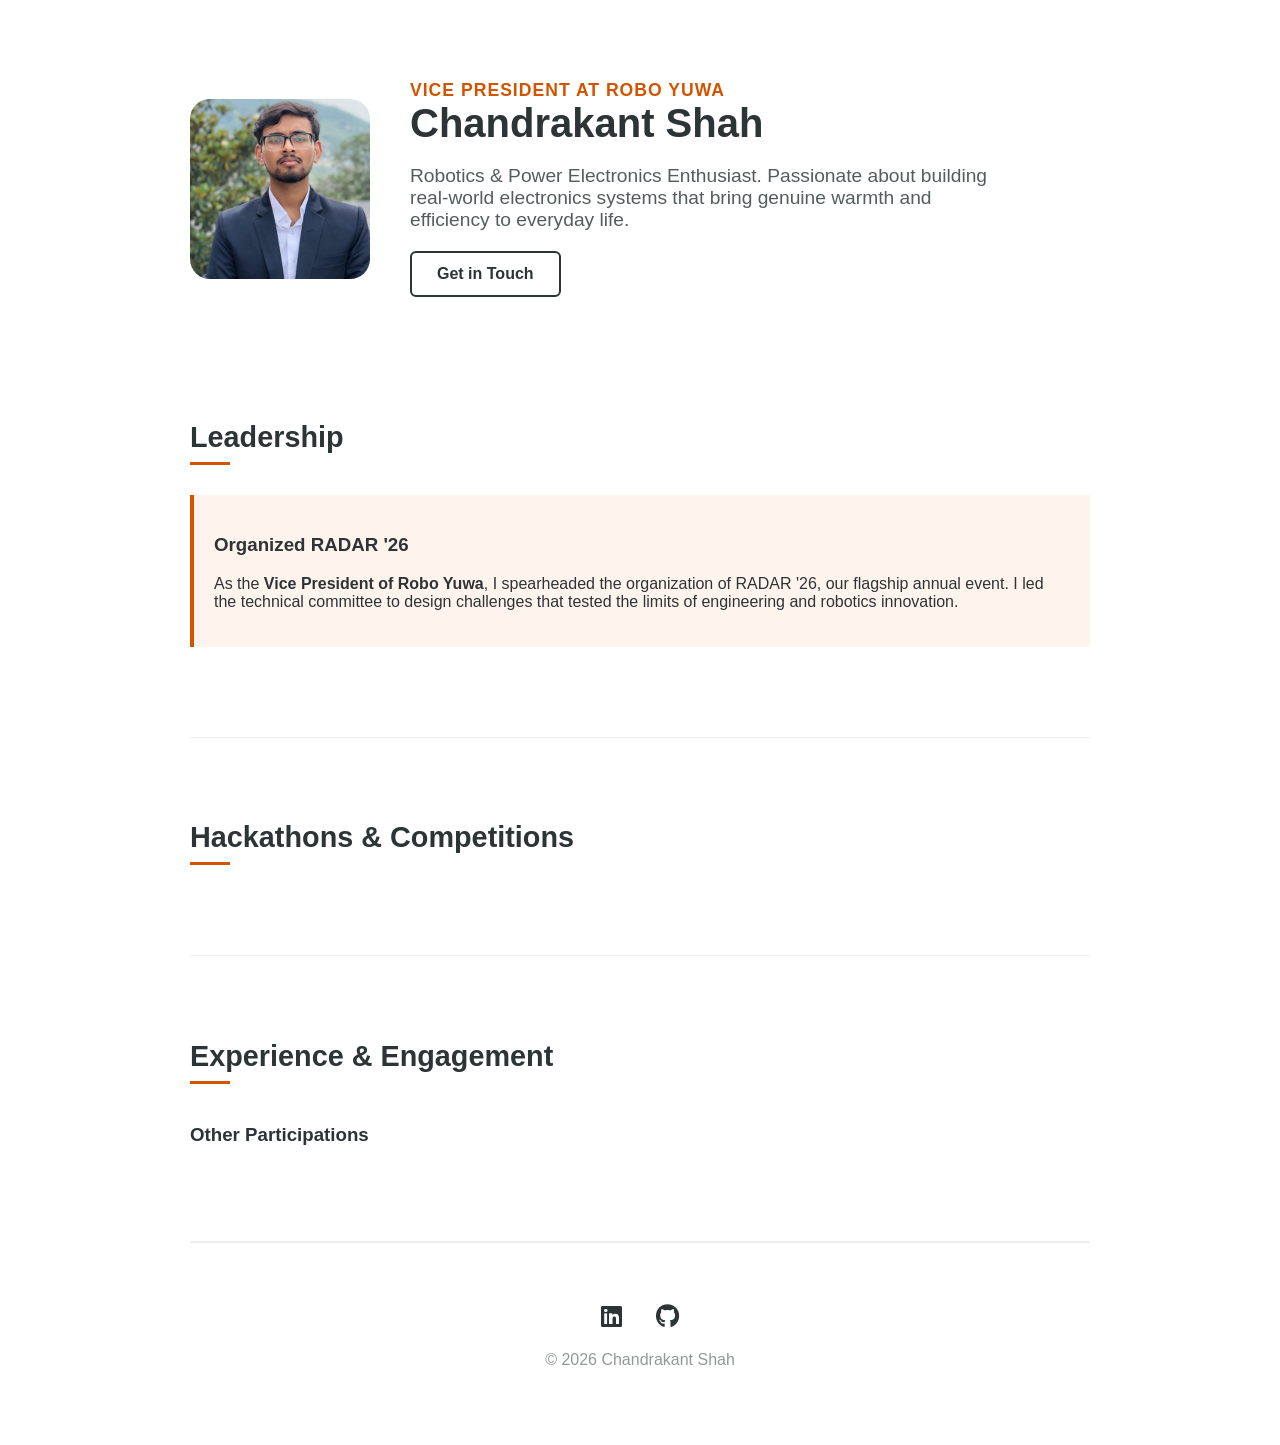
==== index.html @ 6ab1d72f "Revamp portfolio layout and styles" ====
<!DOCTYPE html>
<html lang="en">
<head>
  <meta charset="UTF-8">
  <meta name="viewport" content="width=device-width, initial-scale=1.0">
  <title>Chandrakant Shah | Portfolio</title>
  <link rel="stylesheet" href="https://cdnjs.cloudflare.com/ajax/libs/font-awesome/6.0.0/css/all.min.css">
  <style>
    :root {
      --primary: #2d3436;
      --accent: #d35400; /* Terracotta-inspired orange */
      --bg: #ffffff;
      --text: #2d3436;
      --light-gray: #f9f9f9;
    }

    body {
      margin: 0;
      font-family: 'Inter', -apple-system, sans-serif;
      background-color: var(--bg);
      color: var(--text);
    }

    .container { max-width: 900px; margin: 0 auto; padding: 0 20px; }

    /* Header & Hero */
    header { padding: 80px 0 40px; }
    .hero-flex { display: flex; align-items: center; gap: 40px; flex-wrap: wrap; }
    .profile-img { width: 180px; height: 180px; border-radius: 20px; object-fit: cover; background: #eee; }
    h1 { font-size: 2.5rem; margin: 0; }
    .role-badge { color: var(--accent); font-weight: 700; font-size: 1.1rem; text-transform: uppercase; letter-spacing: 1px; }

    /* Section Styles */
    section { padding: 60px 0; border-bottom: 1px solid #eee; }
    h2 { font-size: 1.8rem; margin-bottom: 30px; position: relative; }
    h2::after { content: ''; display: block; width: 40px; height: 3px; background: var(--accent); margin-top: 8px; }

    /* Timeline/Grid Items */
    .grid { display: grid; grid-template-columns: repeat(auto-fit, minmax(300px, 1fr)); gap: 25px; }
    .card { background: var(--light-gray); padding: 25px; border-radius: 12px; transition: transform 0.2s; }
    .card:hover { transform: translateY(-5px); }
    .card h3 { margin-top: 0; color: var(--accent); }
    .card-img { width: 100%; height: 200px; border-radius: 8px; object-fit: cover; margin-bottom: 15px; background: #ddd; }

    .event-item { margin-bottom: 20px; padding-left: 15px; border-left: 2px solid #ddd; }
    .highlight-box { background: #fff4ed; border-left: 4px solid var(--accent); padding: 20px; margin: 30px 0; }

    .btn { display: inline-block; padding: 12px 25px; border: 2px solid var(--text); text-decoration: none; color: var(--text); font-weight: bold; border-radius: 6px; transition: 0.3s; }
    .btn:hover { background: var(--text); color: #fff; }

    .participation-list { display: flex; gap: 10px; flex-wrap: wrap; list-style: none; padding: 0; }
    .participation-list li { background: #eee; padding: 8px 15px; border-radius: 20px; font-size: 0.9rem; }
  </style>
</head>
<body>

<div class="container">
  <header>
    <div class="hero-flex">
      <img id="p-photo" src="your-photo.jpeg" alt="Profile" class="profile-img">
      <div>
        <div class="role-badge" id="p-role">Loading...</div>
        <h1 id="p-name">Chandrakant Shah</h1>
        <p id="p-tagline" style="font-size: 1.2rem; opacity: 0.8; max-width: 600px;"></p>
        <div style="margin-top: 20px;">
          <a id="p-email" href="" class="btn">Get in Touch</a>
        </div>
      </div>
    </div>
  </header>

  <section id="leadership">
    <h2>Leadership</h2>
    <div class="highlight-box">
      <h3>Organized RADAR '26</h3>
      <p>As the <strong>Vice President of Robo Yuwa</strong>, I spearheaded the organization of RADAR '26, our flagship annual event. I led the technical committee to design challenges that tested the limits of engineering and robotics innovation.</p>
    </div>
  </section>

  <section id="wins">
    <h2>Hackathons & Competitions</h2>
    <div id="wins-grid" class="grid">
      </div>
  </section>

  <section id="activity">
    <h2>Experience & Engagement</h2>
    <div id="experience-log">
      </div>
    <h3 style="margin-top:40px">Other Participations</h3>
    <ul id="p-list" class="participation-list"></ul>
  </section>

  <footer style="padding: 60px 0; text-align: center; border-top: 1px solid #eee;">
    <div id="socials"></div>
    <p style="margin-top: 20px; opacity: 0.5;">&copy; 2026 Chandrakant Shah</p>
  </footer>
</div>

<script>
fetch("portfolio.xml")
  .then(res => res.text())
  .then(data => {
    const parser = new DOMParser();
    const xml = parser.parseFromString(data, "text/xml");

    // Profile Info
    document.getElementById("p-name").textContent = xml.querySelector("name").textContent;
    document.getElementById("p-role").textContent = xml.querySelector("role").textContent;
    document.getElementById("p-tagline").textContent = xml.querySelector("tagline").textContent;
    document.getElementById("p-email").href = "mailto:" + xml.querySelector("email").textContent;

    // Competition Wins
    let winsHTML = "";
    xml.querySelectorAll("win").forEach(win => {
      winsHTML += `
        <div class="card">
          <img src="${win.querySelector("image").textContent}" class="card-img" alt="${win.querySelector("title").textContent}">
          <h3>${win.querySelector("title").textContent}</h3>
          <p>Organized by ${win.querySelector("organizer").textContent}</p>
        </div>`;
    });
    document.getElementById("wins-grid").innerHTML = winsHTML;

    // Participations
    let pHTML = "";
    xml.querySelectorAll("item").forEach(item => {
      pHTML += `<li>${item.textContent}</li>`;
    });
    document.getElementById("p-list").innerHTML = pHTML;

    // Socials
    const social = xml.querySelector("social");
    document.getElementById("socials").innerHTML = `
      <a href="${social.querySelector('linkedin').textContent}" style="margin: 0 15px; font-size: 1.5rem; color: var(--text);"><i class="fab fa-linkedin"></i></a>
      <a href="${social.querySelector('github').textContent}" style="margin: 0 15px; font-size: 1.5rem; color: var(--text);"><i class="fab fa-github"></i></a>
    `;
  });
</script>
</body>
</html>
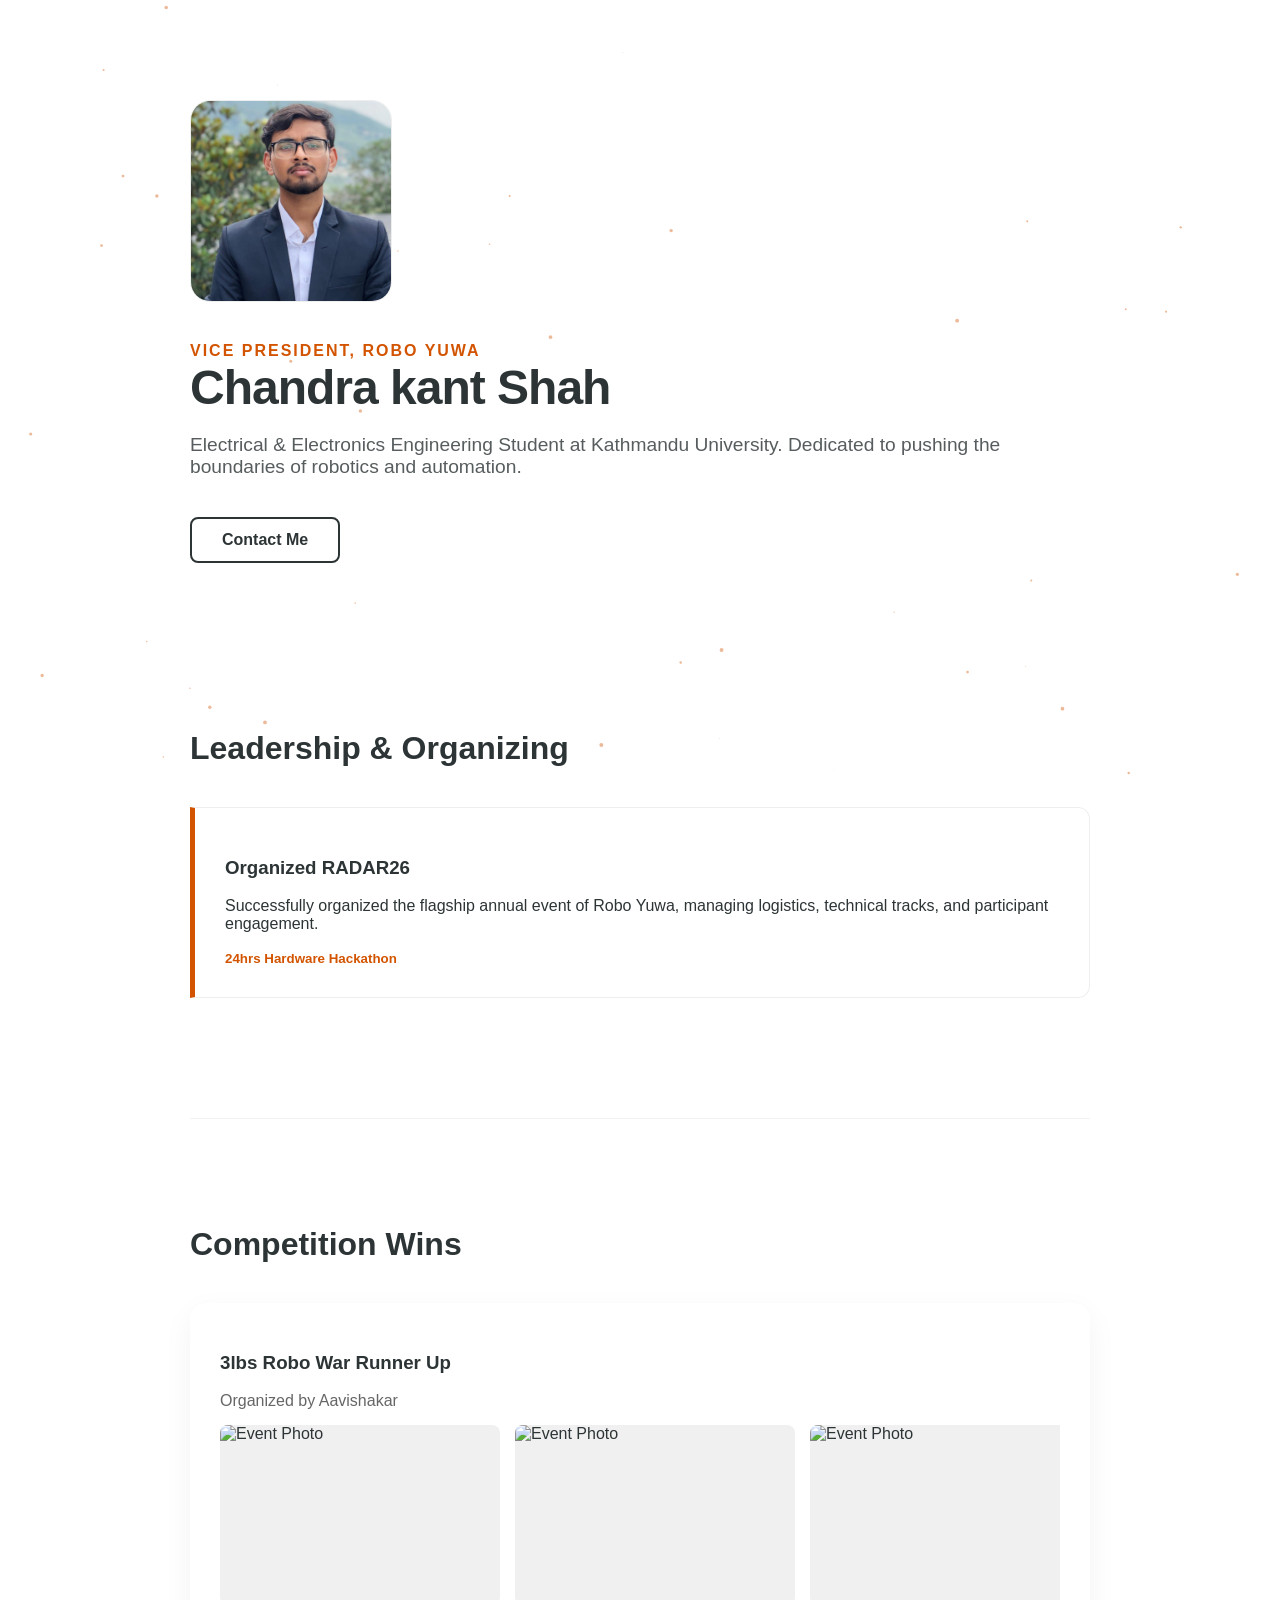
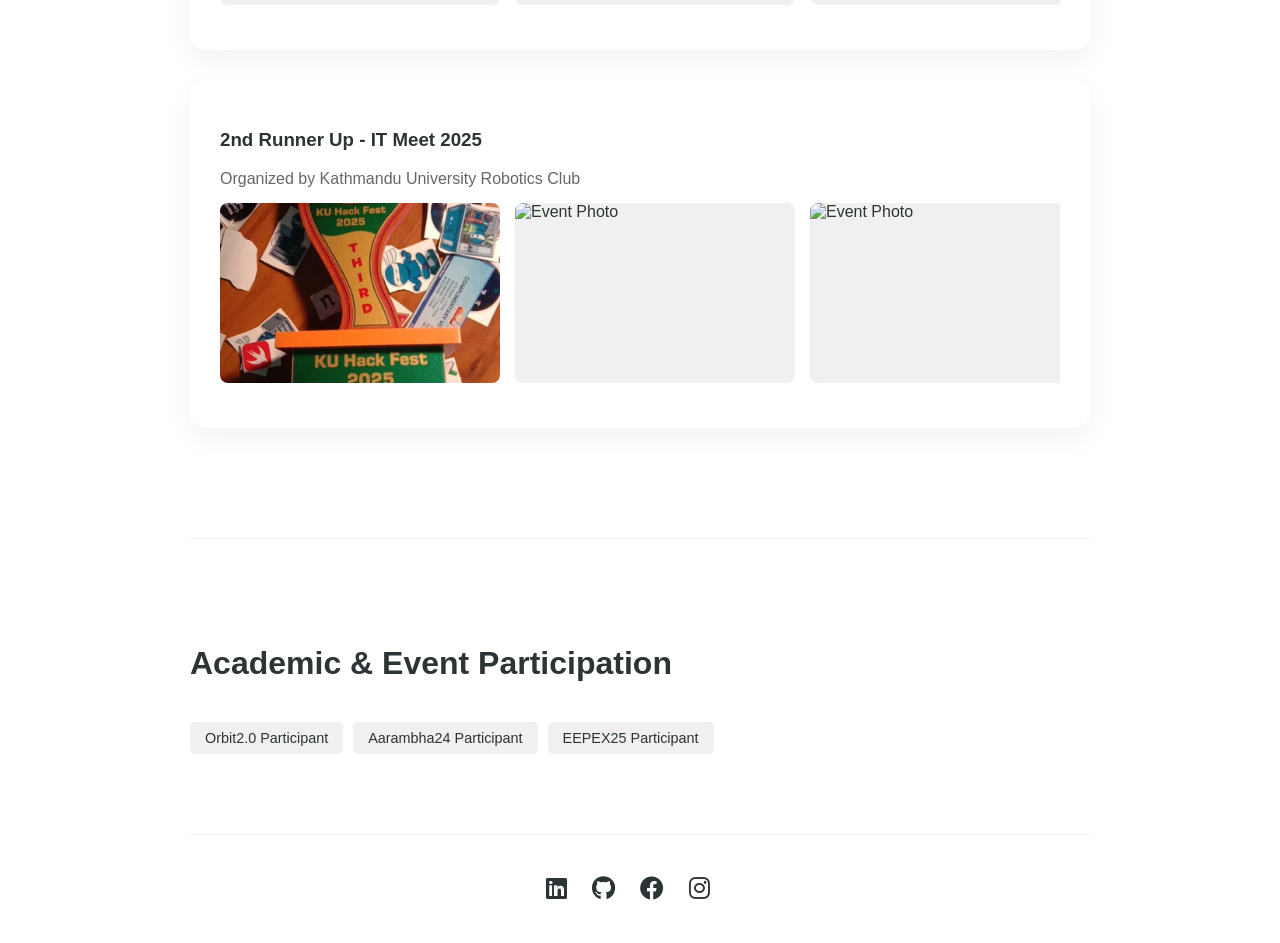
==== commit 833aea35: "Update index.html" ====
--- a/index.html
+++ b/index.html
@@ -8,9 +8,8 @@
   <style>
     :root {
       --primary: #2d3436;
-      --accent: #d35400; /* Terracotta-inspired orange */
+      --accent: #d35400;
       --bg: #ffffff;
-      --text: #2d3436;
       --light-gray: #f9f9f9;
     }
 
@@ -18,41 +17,61 @@
       margin: 0;
       font-family: 'Inter', -apple-system, sans-serif;
       background-color: var(--bg);
-      color: var(--text);
-    }
-
-    .container { max-width: 900px; margin: 0 auto; padding: 0 20px; }
-
-    /* Header & Hero */
-    header { padding: 80px 0 40px; }
+      color: var(--primary);
+      overflow-x: hidden;
+    }
+
+    /* Moving Background Canvas */
+    #bg-canvas {
+      position: fixed;
+      top: 0;
+      left: 0;
+      width: 100%;
+      height: 100%;
+      z-index: -1;
+      opacity: 0.4;
+    }
+
+    .container { max-width: 900px; margin: 0 auto; padding: 0 20px; position: relative; }
+
+    header { padding: 100px 0 60px; }
     .hero-flex { display: flex; align-items: center; gap: 40px; flex-wrap: wrap; }
-    .profile-img { width: 180px; height: 180px; border-radius: 20px; object-fit: cover; background: #eee; }
-    h1 { font-size: 2.5rem; margin: 0; }
-    .role-badge { color: var(--accent); font-weight: 700; font-size: 1.1rem; text-transform: uppercase; letter-spacing: 1px; }
-
-    /* Section Styles */
-    section { padding: 60px 0; border-bottom: 1px solid #eee; }
-    h2 { font-size: 1.8rem; margin-bottom: 30px; position: relative; }
-    h2::after { content: ''; display: block; width: 40px; height: 3px; background: var(--accent); margin-top: 8px; }
-
-    /* Timeline/Grid Items */
-    .grid { display: grid; grid-template-columns: repeat(auto-fit, minmax(300px, 1fr)); gap: 25px; }
-    .card { background: var(--light-gray); padding: 25px; border-radius: 12px; transition: transform 0.2s; }
-    .card:hover { transform: translateY(-5px); }
-    .card h3 { margin-top: 0; color: var(--accent); }
-    .card-img { width: 100%; height: 200px; border-radius: 8px; object-fit: cover; margin-bottom: 15px; background: #ddd; }
-
-    .event-item { margin-bottom: 20px; padding-left: 15px; border-left: 2px solid #ddd; }
-    .highlight-box { background: #fff4ed; border-left: 4px solid var(--accent); padding: 20px; margin: 30px 0; }
-
-    .btn { display: inline-block; padding: 12px 25px; border: 2px solid var(--text); text-decoration: none; color: var(--text); font-weight: bold; border-radius: 6px; transition: 0.3s; }
-    .btn:hover { background: var(--text); color: #fff; }
-
-    .participation-list { display: flex; gap: 10px; flex-wrap: wrap; list-style: none; padding: 0; }
-    .participation-list li { background: #eee; padding: 8px 15px; border-radius: 20px; font-size: 0.9rem; }
+    .profile-img { width: 200px; height: 200px; border-radius: 20px; object-fit: cover; border: 1px solid #eee; background: white; }
+
+    h1 { font-size: 3rem; margin: 0; letter-spacing: -1px; }
+    .role-badge { color: var(--accent); font-weight: 700; text-transform: uppercase; letter-spacing: 2px; }
+
+    section { padding: 80px 0; border-bottom: 1px solid rgba(0,0,0,0.05); }
+    h2 { font-size: 2rem; margin-bottom: 40px; }
+
+    /* Achievement Gallery */
+    .card { background: white; padding: 30px; border-radius: 16px; box-shadow: 0 10px 30px rgba(0,0,0,0.05); margin-bottom: 30px; }
+    .gallery { display: flex; gap: 15px; overflow-x: auto; padding-bottom: 15px; scroll-snap-type: x mandatory; }
+    .gallery::-webkit-scrollbar { height: 6px; }
+    .gallery::-webkit-scrollbar-thumb { background: #ddd; border-radius: 10px; }
+    .gallery img { 
+      width: 280px; height: 180px; object-fit: cover; border-radius: 8px; 
+      scroll-snap-align: start; flex-shrink: 0; background: #f0f0f0;
+    }
+
+    .highlight-box { 
+      background: white; border: 1px solid #eee; border-left: 5px solid var(--accent); 
+      padding: 30px; border-radius: 0 12px 12px 0; margin: 40px 0; 
+    }
+
+    .social-footer { display: flex; justify-content: center; gap: 25px; padding: 40px 0; font-size: 1.5rem; }
+    .social-footer a { color: var(--primary); transition: color 0.3s; }
+    .social-footer a:hover { color: var(--accent); }
+
+    .btn { 
+      display: inline-block; padding: 12px 30px; border: 2px solid var(--primary); 
+      color: var(--primary); text-decoration: none; font-weight: bold; border-radius: 8px; 
+    }
   </style>
 </head>
 <body>
+
+<canvas id="bg-canvas"></canvas>
 
 <div class="container">
   <header>
@@ -60,81 +79,121 @@
       <img id="p-photo" src="your-photo.jpeg" alt="Profile" class="profile-img">
       <div>
         <div class="role-badge" id="p-role">Loading...</div>
-        <h1 id="p-name">Chandrakant Shah</h1>
-        <p id="p-tagline" style="font-size: 1.2rem; opacity: 0.8; max-width: 600px;"></p>
-        <div style="margin-top: 20px;">
-          <a id="p-email" href="" class="btn">Get in Touch</a>
-        </div>
+        <h1 id="p-name">Loading...</h1>
+        <p id="p-tagline" style="font-size: 1.2rem; opacity: 0.8;"></p>
+        <a id="p-email" href="" class="btn" style="margin-top:20px">Contact Me</a>
       </div>
     </div>
   </header>
 
   <section id="leadership">
-    <h2>Leadership</h2>
+    <h2>Leadership & Organizing</h2>
     <div class="highlight-box">
-      <h3>Organized RADAR '26</h3>
-      <p>As the <strong>Vice President of Robo Yuwa</strong>, I spearheaded the organization of RADAR '26, our flagship annual event. I led the technical committee to design challenges that tested the limits of engineering and robotics innovation.</p>
+      <h3>Organized RADAR26</h3>
+      <p id="radar-desc"></p>
+      <small style="color: var(--accent); font-weight: bold;">24hrs Hardware Hackathon</small>
     </div>
   </section>
 
   <section id="wins">
-    <h2>Hackathons & Competitions</h2>
-    <div id="wins-grid" class="grid">
-      </div>
+    <h2>Competition Wins</h2>
+    <div id="wins-container"></div>
   </section>
 
-  <section id="activity">
-    <h2>Experience & Engagement</h2>
-    <div id="experience-log">
-      </div>
-    <h3 style="margin-top:40px">Other Participations</h3>
-    <ul id="p-list" class="participation-list"></ul>
+  <section id="participation">
+    <h2>Academic & Event Participation</h2>
+    <div id="p-list" style="display:flex; flex-wrap:wrap; gap:10px;"></div>
   </section>
 
-  <footer style="padding: 60px 0; text-align: center; border-top: 1px solid #eee;">
-    <div id="socials"></div>
-    <p style="margin-top: 20px; opacity: 0.5;">&copy; 2026 Chandrakant Shah</p>
-  </footer>
+  <footer class="social-footer" id="socials"></footer>
 </div>
 
 <script>
+// --- MOVING BACKGROUND LOGIC ---
+const canvas = document.getElementById('bg-canvas');
+const ctx = canvas.getContext('2d');
+let particles = [];
+
+function initBG() {
+  canvas.width = window.innerWidth;
+  canvas.height = window.innerHeight;
+  particles = [];
+  for(let i = 0; i < 50; i++) {
+    particles.push({
+      x: Math.random() * canvas.width,
+      y: Math.random() * canvas.height,
+      vx: (Math.random() - 0.5) * 0.5,
+      vy: (Math.random() - 0.5) * 0.5,
+      size: Math.random() * 2
+    });
+  }
+}
+
+function drawBG() {
+  ctx.clearRect(0, 0, canvas.width, canvas.height);
+  ctx.fillStyle = '#d35400';
+  particles.forEach(p => {
+    ctx.beginPath();
+    ctx.arc(p.x, p.y, p.size, 0, Math.PI * 2);
+    ctx.fill();
+    p.x += p.vx; p.y += p.vy;
+    if(p.x < 0 || p.x > canvas.width) p.vx *= -1;
+    if(p.y < 0 || p.y > canvas.height) p.vy *= -1;
+  });
+  requestAnimationFrame(drawBG);
+}
+window.addEventListener('resize', initBG);
+initBG(); drawBG();
+
+// --- XML DATA LOADING ---
 fetch("portfolio.xml")
   .then(res => res.text())
   .then(data => {
     const parser = new DOMParser();
     const xml = parser.parseFromString(data, "text/xml");
 
-    // Profile Info
+    // Profile
     document.getElementById("p-name").textContent = xml.querySelector("name").textContent;
     document.getElementById("p-role").textContent = xml.querySelector("role").textContent;
     document.getElementById("p-tagline").textContent = xml.querySelector("tagline").textContent;
-    document.getElementById("p-email").href = "mailto:" + xml.querySelector("email").textContent;
-
-    // Competition Wins
+    document.getElementById("radar-desc").textContent = xml.querySelector("event desc").textContent;
+    
+    // Competition Wins with Multi-Image Support
     let winsHTML = "";
     xml.querySelectorAll("win").forEach(win => {
+      const images = Array.from(win.querySelectorAll("image")).map(img => `<img src="${img.textContent}" alt="Event Photo">`).join("");
       winsHTML += `
         <div class="card">
-          <img src="${win.querySelector("image").textContent}" class="card-img" alt="${win.querySelector("title").textContent}">
           <h3>${win.querySelector("title").textContent}</h3>
-          <p>Organized by ${win.querySelector("organizer").textContent}</p>
+          <p style="color: #666; margin-bottom: 15px;">Organized by ${win.querySelector("organizer").textContent}</p>
+          <div class="gallery">${images}</div>
         </div>`;
     });
-    document.getElementById("wins-grid").innerHTML = winsHTML;
-
-    // Participations
-    let pHTML = "";
+    document.getElementById("wins-container").innerHTML = winsHTML;
+
+    // Participation Tags
+    let pTags = "";
     xml.querySelectorAll("item").forEach(item => {
-      pHTML += `<li>${item.textContent}</li>`;
-    });
-    document.getElementById("p-list").innerHTML = pHTML;
-
-    // Socials
+      pTags += `<span style="background:#f0f0f0; padding:8px 15px; border-radius:5px; font-size:0.9rem;">${item.textContent}</span>`;
+    });
+    document.getElementById("p-list").innerHTML = pTags;
+
+    // RESTORED ALL SOCIAL LINKS
     const social = xml.querySelector("social");
-    document.getElementById("socials").innerHTML = `
-      <a href="${social.querySelector('linkedin').textContent}" style="margin: 0 15px; font-size: 1.5rem; color: var(--text);"><i class="fab fa-linkedin"></i></a>
-      <a href="${social.querySelector('github').textContent}" style="margin: 0 15px; font-size: 1.5rem; color: var(--text);"><i class="fab fa-github"></i></a>
-    `;
+    const links = [
+      { id: 'linkedin', icon: 'fa-linkedin' },
+      { id: 'github', icon: 'fa-github' },
+      { id: 'facebook', icon: 'fa-facebook' },
+      { id: 'instagram', icon: 'fa-instagram' },
+      { id: 'twitter', icon: 'fa-x-twitter' }
+    ];
+    
+    let socialHTML = "";
+    links.forEach(link => {
+      const url = social.querySelector(link.id).textContent;
+      socialHTML += `<a href="${url}" target="_blank"><i class="fa-brands ${link.icon}"></i></a>`;
+    });
+    document.getElementById("socials").innerHTML = socialHTML;
   });
 </script>
 </body>
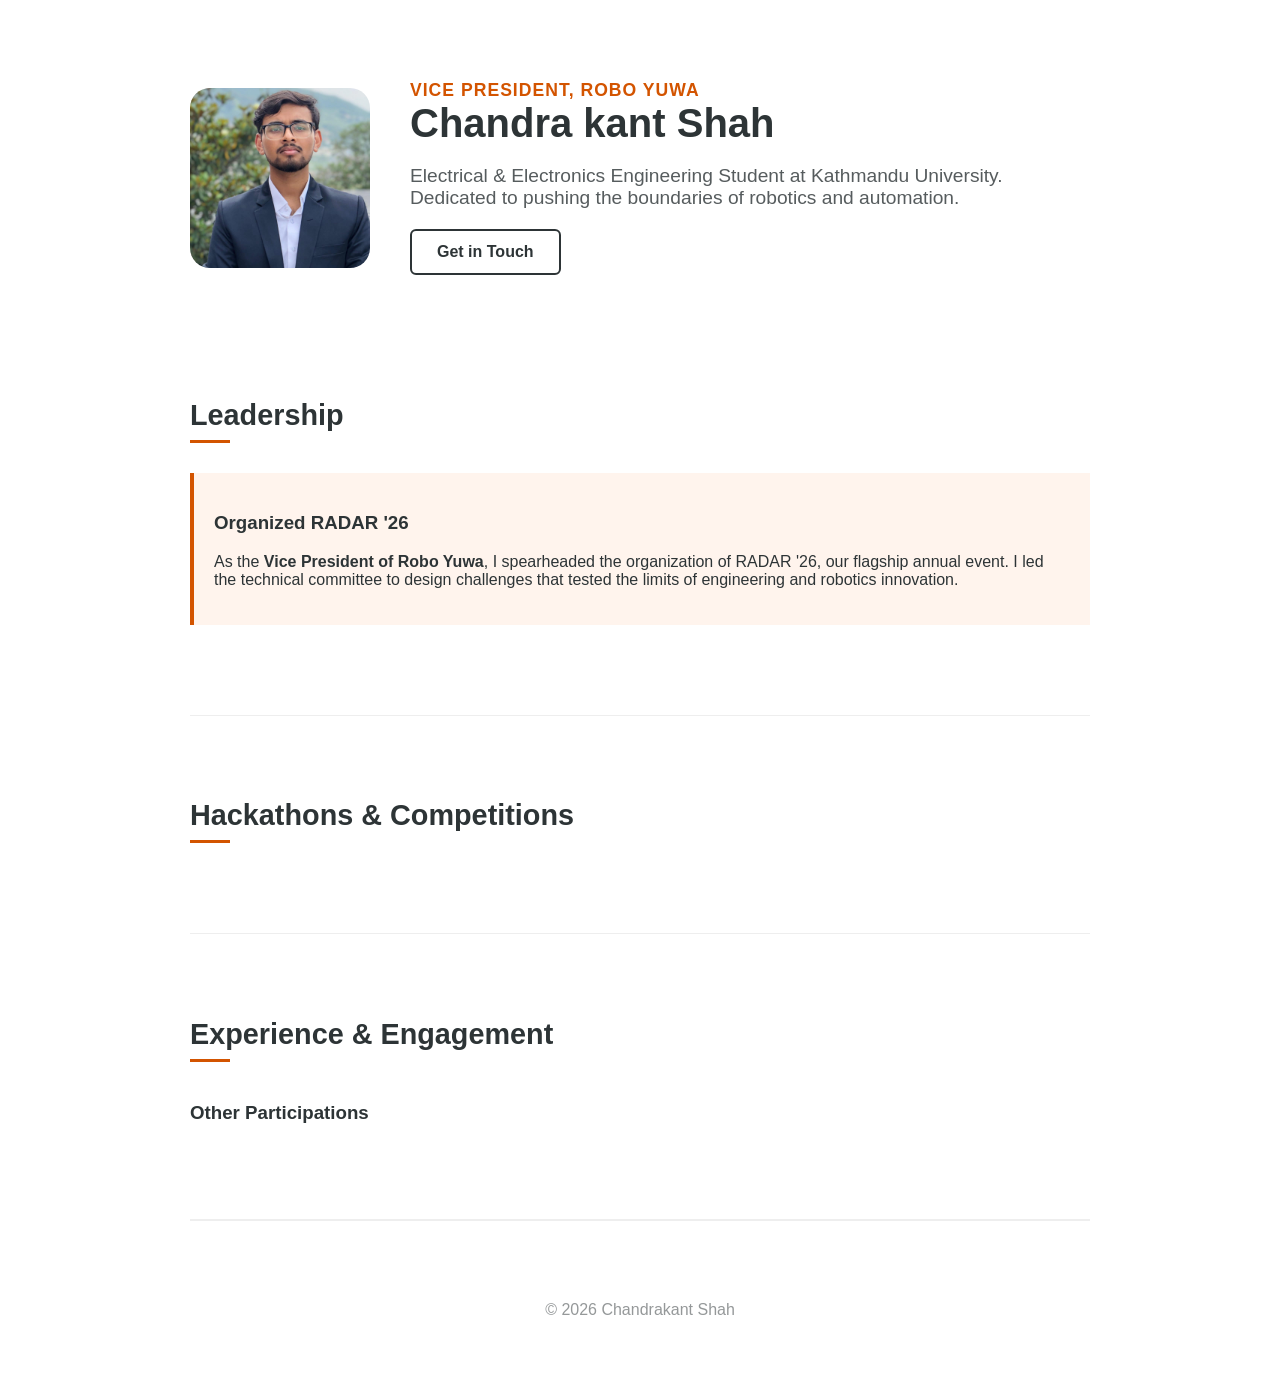
==== commit 656f7a46: "Update index.html" ====
--- a/index.html
+++ b/index.html
@@ -8,8 +8,9 @@
   <style>
     :root {
       --primary: #2d3436;
-      --accent: #d35400;
+      --accent: #d35400; /* Terracotta-inspired orange */
       --bg: #ffffff;
+      --text: #2d3436;
       --light-gray: #f9f9f9;
     }
 
@@ -17,61 +18,41 @@
       margin: 0;
       font-family: 'Inter', -apple-system, sans-serif;
       background-color: var(--bg);
-      color: var(--primary);
-      overflow-x: hidden;
+      color: var(--text);
     }
 
-    /* Moving Background Canvas */
-    #bg-canvas {
-      position: fixed;
-      top: 0;
-      left: 0;
-      width: 100%;
-      height: 100%;
-      z-index: -1;
-      opacity: 0.4;
-    }
+    .container { max-width: 900px; margin: 0 auto; padding: 0 20px; }
 
-    .container { max-width: 900px; margin: 0 auto; padding: 0 20px; position: relative; }
+    /* Header & Hero */
+    header { padding: 80px 0 40px; }
+    .hero-flex { display: flex; align-items: center; gap: 40px; flex-wrap: wrap; }
+    .profile-img { width: 180px; height: 180px; border-radius: 20px; object-fit: cover; background: #eee; }
+    h1 { font-size: 2.5rem; margin: 0; }
+    .role-badge { color: var(--accent); font-weight: 700; font-size: 1.1rem; text-transform: uppercase; letter-spacing: 1px; }
 
-    header { padding: 100px 0 60px; }
-    .hero-flex { display: flex; align-items: center; gap: 40px; flex-wrap: wrap; }
-    .profile-img { width: 200px; height: 200px; border-radius: 20px; object-fit: cover; border: 1px solid #eee; background: white; }
+    /* Section Styles */
+    section { padding: 60px 0; border-bottom: 1px solid #eee; }
+    h2 { font-size: 1.8rem; margin-bottom: 30px; position: relative; }
+    h2::after { content: ''; display: block; width: 40px; height: 3px; background: var(--accent); margin-top: 8px; }
 
-    h1 { font-size: 3rem; margin: 0; letter-spacing: -1px; }
-    .role-badge { color: var(--accent); font-weight: 700; text-transform: uppercase; letter-spacing: 2px; }
+    /* Timeline/Grid Items */
+    .grid { display: grid; grid-template-columns: repeat(auto-fit, minmax(300px, 1fr)); gap: 25px; }
+    .card { background: var(--light-gray); padding: 25px; border-radius: 12px; transition: transform 0.2s; }
+    .card:hover { transform: translateY(-5px); }
+    .card h3 { margin-top: 0; color: var(--accent); }
+    .card-img { width: 100%; height: 200px; border-radius: 8px; object-fit: cover; margin-bottom: 15px; background: #ddd; }
 
-    section { padding: 80px 0; border-bottom: 1px solid rgba(0,0,0,0.05); }
-    h2 { font-size: 2rem; margin-bottom: 40px; }
+    .event-item { margin-bottom: 20px; padding-left: 15px; border-left: 2px solid #ddd; }
+    .highlight-box { background: #fff4ed; border-left: 4px solid var(--accent); padding: 20px; margin: 30px 0; }
 
-    /* Achievement Gallery */
-    .card { background: white; padding: 30px; border-radius: 16px; box-shadow: 0 10px 30px rgba(0,0,0,0.05); margin-bottom: 30px; }
-    .gallery { display: flex; gap: 15px; overflow-x: auto; padding-bottom: 15px; scroll-snap-type: x mandatory; }
-    .gallery::-webkit-scrollbar { height: 6px; }
-    .gallery::-webkit-scrollbar-thumb { background: #ddd; border-radius: 10px; }
-    .gallery img { 
-      width: 280px; height: 180px; object-fit: cover; border-radius: 8px; 
-      scroll-snap-align: start; flex-shrink: 0; background: #f0f0f0;
-    }
+    .btn { display: inline-block; padding: 12px 25px; border: 2px solid var(--text); text-decoration: none; color: var(--text); font-weight: bold; border-radius: 6px; transition: 0.3s; }
+    .btn:hover { background: var(--text); color: #fff; }
 
-    .highlight-box { 
-      background: white; border: 1px solid #eee; border-left: 5px solid var(--accent); 
-      padding: 30px; border-radius: 0 12px 12px 0; margin: 40px 0; 
-    }
-
-    .social-footer { display: flex; justify-content: center; gap: 25px; padding: 40px 0; font-size: 1.5rem; }
-    .social-footer a { color: var(--primary); transition: color 0.3s; }
-    .social-footer a:hover { color: var(--accent); }
-
-    .btn { 
-      display: inline-block; padding: 12px 30px; border: 2px solid var(--primary); 
-      color: var(--primary); text-decoration: none; font-weight: bold; border-radius: 8px; 
-    }
+    .participation-list { display: flex; gap: 10px; flex-wrap: wrap; list-style: none; padding: 0; }
+    .participation-list li { background: #eee; padding: 8px 15px; border-radius: 20px; font-size: 0.9rem; }
   </style>
 </head>
 <body>
-
-<canvas id="bg-canvas"></canvas>
 
 <div class="container">
   <header>
@@ -79,121 +60,81 @@
       <img id="p-photo" src="your-photo.jpeg" alt="Profile" class="profile-img">
       <div>
         <div class="role-badge" id="p-role">Loading...</div>
-        <h1 id="p-name">Loading...</h1>
-        <p id="p-tagline" style="font-size: 1.2rem; opacity: 0.8;"></p>
-        <a id="p-email" href="" class="btn" style="margin-top:20px">Contact Me</a>
+        <h1 id="p-name">Chandrakant Shah</h1>
+        <p id="p-tagline" style="font-size: 1.2rem; opacity: 0.8; max-width: 600px;"></p>
+        <div style="margin-top: 20px;">
+          <a id="p-email" href="" class="btn">Get in Touch</a>
+        </div>
       </div>
     </div>
   </header>
 
   <section id="leadership">
-    <h2>Leadership & Organizing</h2>
+    <h2>Leadership</h2>
     <div class="highlight-box">
-      <h3>Organized RADAR26</h3>
-      <p id="radar-desc"></p>
-      <small style="color: var(--accent); font-weight: bold;">24hrs Hardware Hackathon</small>
+      <h3>Organized RADAR '26</h3>
+      <p>As the <strong>Vice President of Robo Yuwa</strong>, I spearheaded the organization of RADAR '26, our flagship annual event. I led the technical committee to design challenges that tested the limits of engineering and robotics innovation.</p>
     </div>
   </section>
 
   <section id="wins">
-    <h2>Competition Wins</h2>
-    <div id="wins-container"></div>
+    <h2>Hackathons & Competitions</h2>
+    <div id="wins-grid" class="grid">
+      </div>
   </section>
 
-  <section id="participation">
-    <h2>Academic & Event Participation</h2>
-    <div id="p-list" style="display:flex; flex-wrap:wrap; gap:10px;"></div>
+  <section id="activity">
+    <h2>Experience & Engagement</h2>
+    <div id="experience-log">
+      </div>
+    <h3 style="margin-top:40px">Other Participations</h3>
+    <ul id="p-list" class="participation-list"></ul>
   </section>
 
-  <footer class="social-footer" id="socials"></footer>
+  <footer style="padding: 60px 0; text-align: center; border-top: 1px solid #eee;">
+    <div id="socials"></div>
+    <p style="margin-top: 20px; opacity: 0.5;">&copy; 2026 Chandrakant Shah</p>
+  </footer>
 </div>
 
 <script>
-// --- MOVING BACKGROUND LOGIC ---
-const canvas = document.getElementById('bg-canvas');
-const ctx = canvas.getContext('2d');
-let particles = [];
-
-function initBG() {
-  canvas.width = window.innerWidth;
-  canvas.height = window.innerHeight;
-  particles = [];
-  for(let i = 0; i < 50; i++) {
-    particles.push({
-      x: Math.random() * canvas.width,
-      y: Math.random() * canvas.height,
-      vx: (Math.random() - 0.5) * 0.5,
-      vy: (Math.random() - 0.5) * 0.5,
-      size: Math.random() * 2
-    });
-  }
-}
-
-function drawBG() {
-  ctx.clearRect(0, 0, canvas.width, canvas.height);
-  ctx.fillStyle = '#d35400';
-  particles.forEach(p => {
-    ctx.beginPath();
-    ctx.arc(p.x, p.y, p.size, 0, Math.PI * 2);
-    ctx.fill();
-    p.x += p.vx; p.y += p.vy;
-    if(p.x < 0 || p.x > canvas.width) p.vx *= -1;
-    if(p.y < 0 || p.y > canvas.height) p.vy *= -1;
-  });
-  requestAnimationFrame(drawBG);
-}
-window.addEventListener('resize', initBG);
-initBG(); drawBG();
-
-// --- XML DATA LOADING ---
 fetch("portfolio.xml")
   .then(res => res.text())
   .then(data => {
     const parser = new DOMParser();
     const xml = parser.parseFromString(data, "text/xml");
 
-    // Profile
+    // Profile Info
     document.getElementById("p-name").textContent = xml.querySelector("name").textContent;
     document.getElementById("p-role").textContent = xml.querySelector("role").textContent;
     document.getElementById("p-tagline").textContent = xml.querySelector("tagline").textContent;
-    document.getElementById("radar-desc").textContent = xml.querySelector("event desc").textContent;
-    
-    // Competition Wins with Multi-Image Support
+    document.getElementById("p-email").href = "mailto:" + xml.querySelector("email").textContent;
+
+    // Competition Wins
     let winsHTML = "";
     xml.querySelectorAll("win").forEach(win => {
-      const images = Array.from(win.querySelectorAll("image")).map(img => `<img src="${img.textContent}" alt="Event Photo">`).join("");
       winsHTML += `
         <div class="card">
+          <img src="${win.querySelector("image").textContent}" class="card-img" alt="${win.querySelector("title").textContent}">
           <h3>${win.querySelector("title").textContent}</h3>
-          <p style="color: #666; margin-bottom: 15px;">Organized by ${win.querySelector("organizer").textContent}</p>
-          <div class="gallery">${images}</div>
+          <p>Organized by ${win.querySelector("organizer").textContent}</p>
         </div>`;
     });
-    document.getElementById("wins-container").innerHTML = winsHTML;
+    document.getElementById("wins-grid").innerHTML = winsHTML;
 
-    // Participation Tags
-    let pTags = "";
+    // Participations
+    let pHTML = "";
     xml.querySelectorAll("item").forEach(item => {
-      pTags += `<span style="background:#f0f0f0; padding:8px 15px; border-radius:5px; font-size:0.9rem;">${item.textContent}</span>`;
+      pHTML += `<li>${item.textContent}</li>`;
     });
-    document.getElementById("p-list").innerHTML = pTags;
+    document.getElementById("p-list").innerHTML = pHTML;
 
-    // RESTORED ALL SOCIAL LINKS
+    // Socials
     const social = xml.querySelector("social");
-    const links = [
-      { id: 'linkedin', icon: 'fa-linkedin' },
-      { id: 'github', icon: 'fa-github' },
-      { id: 'facebook', icon: 'fa-facebook' },
-      { id: 'instagram', icon: 'fa-instagram' },
-      { id: 'twitter', icon: 'fa-x-twitter' }
-    ];
-    
-    let socialHTML = "";
-    links.forEach(link => {
-      const url = social.querySelector(link.id).textContent;
-      socialHTML += `<a href="${url}" target="_blank"><i class="fa-brands ${link.icon}"></i></a>`;
-    });
-    document.getElementById("socials").innerHTML = socialHTML;
+    document.getElementById("socials").innerHTML = `
+      <a href="${social.querySelector('linkedin').textContent}" style="margin: 0 15px; font-size: 1.5rem; color: var(--text);"><i class="fab fa-linkedin"></i></a>
+      <a href="${social.querySelector('github').textContent}" style="margin: 0 15px; font-size: 1.5rem; color: var(--text);"><i class="fab fa-github"></i></a>
+    `;
   });
 </script>
 </body>
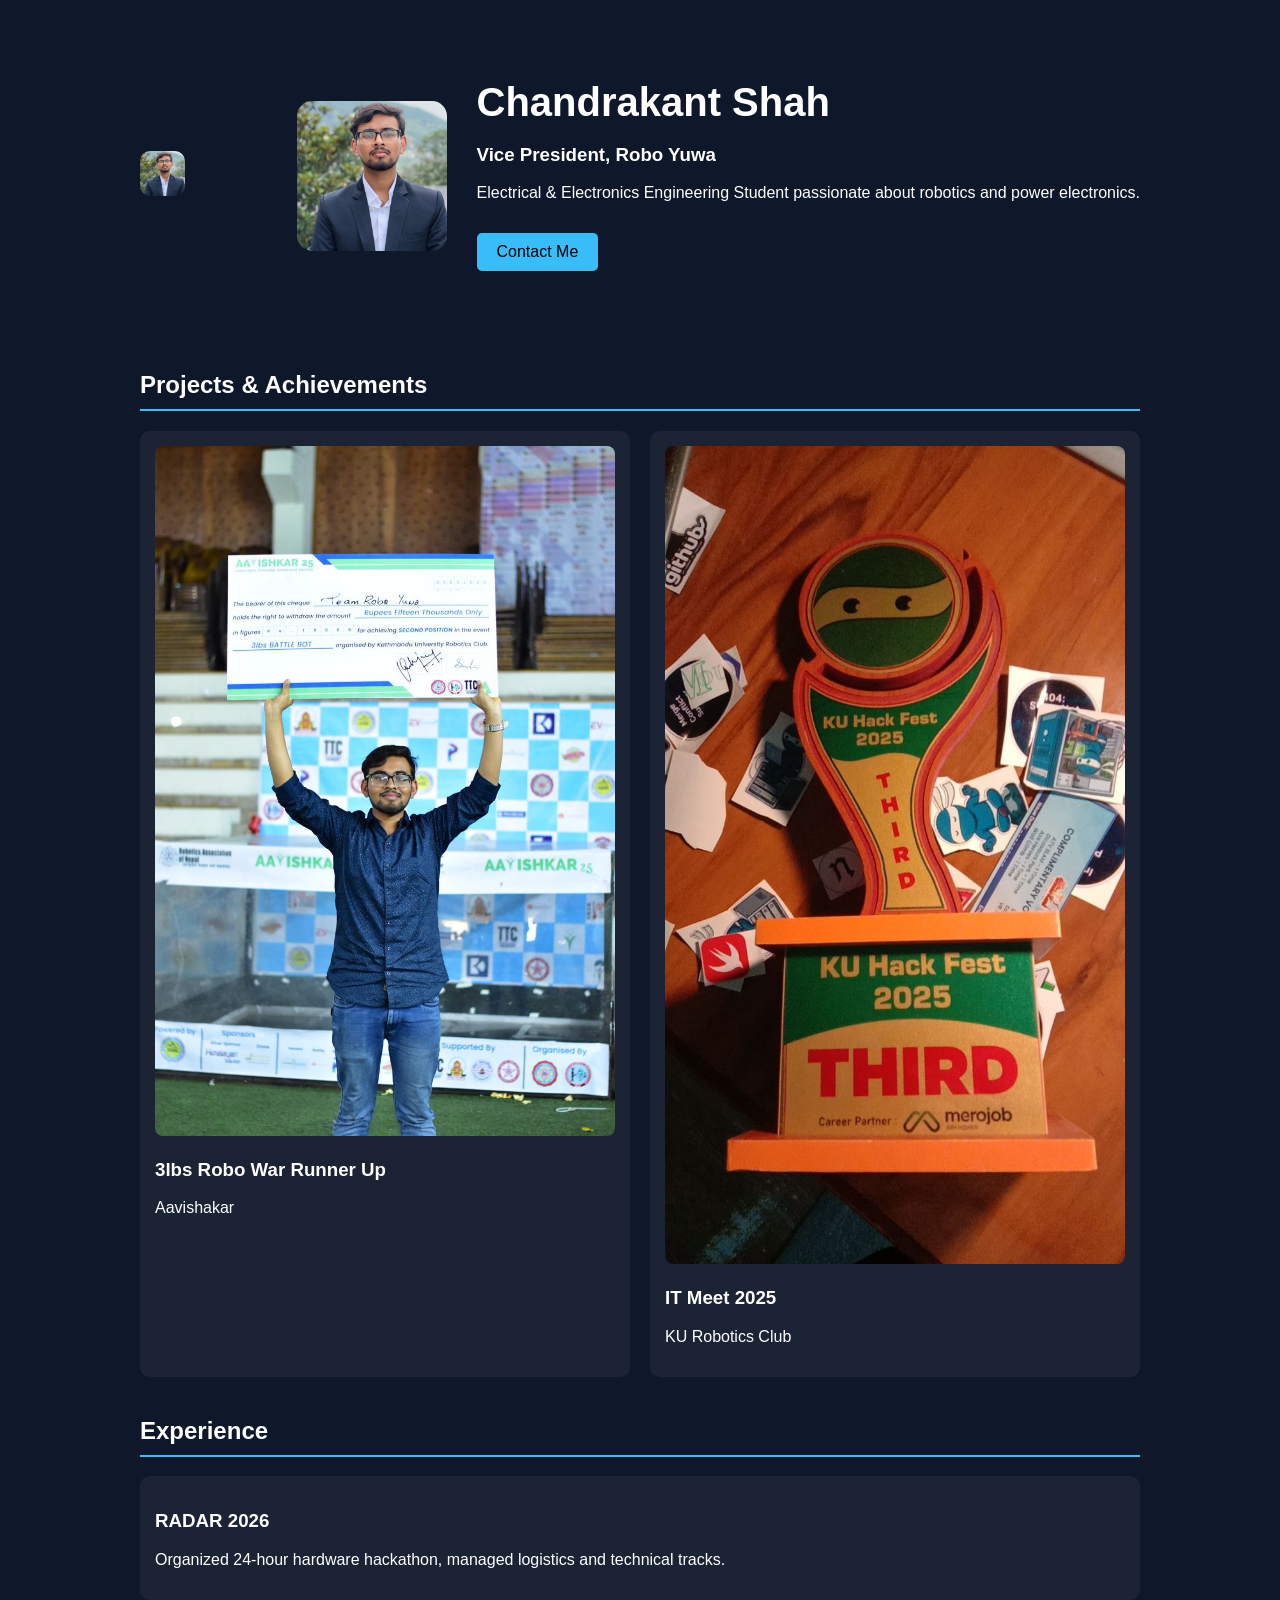
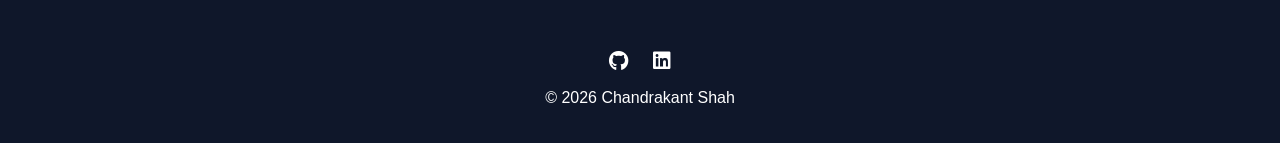
==== commit 76cc9f28: "first commit" ====
--- a/index.html
+++ b/index.html
@@ -3,139 +3,52 @@
 <head>
   <meta charset="UTF-8">
   <meta name="viewport" content="width=device-width, initial-scale=1.0">
-  <title>Chandrakant Shah | Portfolio</title>
+  <title>Chandrakant Shah</title>
+
+  <link rel="stylesheet" href="style.css">
   <link rel="stylesheet" href="https://cdnjs.cloudflare.com/ajax/libs/font-awesome/6.0.0/css/all.min.css">
-  <style>
-    :root {
-      --primary: #2d3436;
-      --accent: #d35400; /* Terracotta-inspired orange */
-      --bg: #ffffff;
-      --text: #2d3436;
-      --light-gray: #f9f9f9;
-    }
+</head>
 
-    body {
-      margin: 0;
-      font-family: 'Inter', -apple-system, sans-serif;
-      background-color: var(--bg);
-      color: var(--text);
-    }
-
-    .container { max-width: 900px; margin: 0 auto; padding: 0 20px; }
-
-    /* Header & Hero */
-    header { padding: 80px 0 40px; }
-    .hero-flex { display: flex; align-items: center; gap: 40px; flex-wrap: wrap; }
-    .profile-img { width: 180px; height: 180px; border-radius: 20px; object-fit: cover; background: #eee; }
-    h1 { font-size: 2.5rem; margin: 0; }
-    .role-badge { color: var(--accent); font-weight: 700; font-size: 1.1rem; text-transform: uppercase; letter-spacing: 1px; }
-
-    /* Section Styles */
-    section { padding: 60px 0; border-bottom: 1px solid #eee; }
-    h2 { font-size: 1.8rem; margin-bottom: 30px; position: relative; }
-    h2::after { content: ''; display: block; width: 40px; height: 3px; background: var(--accent); margin-top: 8px; }
-
-    /* Timeline/Grid Items */
-    .grid { display: grid; grid-template-columns: repeat(auto-fit, minmax(300px, 1fr)); gap: 25px; }
-    .card { background: var(--light-gray); padding: 25px; border-radius: 12px; transition: transform 0.2s; }
-    .card:hover { transform: translateY(-5px); }
-    .card h3 { margin-top: 0; color: var(--accent); }
-    .card-img { width: 100%; height: 200px; border-radius: 8px; object-fit: cover; margin-bottom: 15px; background: #ddd; }
-
-    .event-item { margin-bottom: 20px; padding-left: 15px; border-left: 2px solid #ddd; }
-    .highlight-box { background: #fff4ed; border-left: 4px solid var(--accent); padding: 20px; margin: 30px 0; }
-
-    .btn { display: inline-block; padding: 12px 25px; border: 2px solid var(--text); text-decoration: none; color: var(--text); font-weight: bold; border-radius: 6px; transition: 0.3s; }
-    .btn:hover { background: var(--text); color: #fff; }
-
-    .participation-list { display: flex; gap: 10px; flex-wrap: wrap; list-style: none; padding: 0; }
-    .participation-list li { background: #eee; padding: 8px 15px; border-radius: 20px; font-size: 0.9rem; }
-  </style>
-</head>
 <body>
 
 <div class="container">
+
+  <!-- HERO -->
   <header>
-    <div class="hero-flex">
-      <img id="p-photo" src="your-photo.jpeg" alt="Profile" class="profile-img">
+    <div class="logo">
+  <img src="me.jpeg" alt="logo">
+</div>
+    <div class="hero">
+      <img id="photo" src="me.jpeg" class="profile-img" alt="Profile Photo">
       <div>
-        <div class="role-badge" id="p-role">Loading...</div>
-        <h1 id="p-name">Chandrakant Shah</h1>
-        <p id="p-tagline" style="font-size: 1.2rem; opacity: 0.8; max-width: 600px;"></p>
-        <div style="margin-top: 20px;">
-          <a id="p-email" href="" class="btn">Get in Touch</a>
-        </div>
+        <h1 id="name">Loading...</h1>
+        <h3 id="role"></h3>
+        <p id="tagline"></p>
+        <a id="email" class="btn">Contact Me</a>
       </div>
     </div>
   </header>
 
-  <section id="leadership">
-    <h2>Leadership</h2>
-    <div class="highlight-box">
-      <h3>Organized RADAR '26</h3>
-      <p>As the <strong>Vice President of Robo Yuwa</strong>, I spearheaded the organization of RADAR '26, our flagship annual event. I led the technical committee to design challenges that tested the limits of engineering and robotics innovation.</p>
-    </div>
+  <!-- PROJECTS -->
+  <section>
+    <h2>Projects & Achievements</h2>
+    <div id="projects" class="grid"></div>
   </section>
 
-  <section id="wins">
-    <h2>Hackathons & Competitions</h2>
-    <div id="wins-grid" class="grid">
-      </div>
+  <!-- EXPERIENCE -->
+  <section>
+    <h2>Experience</h2>
+    <div id="experience"></div>
   </section>
 
-  <section id="activity">
-    <h2>Experience & Engagement</h2>
-    <div id="experience-log">
-      </div>
-    <h3 style="margin-top:40px">Other Participations</h3>
-    <ul id="p-list" class="participation-list"></ul>
-  </section>
+  <!-- SOCIAL -->
+  <footer>
+    <div id="socials"></div>
+    <p>© 2026 Chandrakant Shah</p>
+  </footer>
 
-  <footer style="padding: 60px 0; text-align: center; border-top: 1px solid #eee;">
-    <div id="socials"></div>
-    <p style="margin-top: 20px; opacity: 0.5;">&copy; 2026 Chandrakant Shah</p>
-  </footer>
 </div>
 
-<script>
-fetch("portfolio.xml")
-  .then(res => res.text())
-  .then(data => {
-    const parser = new DOMParser();
-    const xml = parser.parseFromString(data, "text/xml");
-
-    // Profile Info
-    document.getElementById("p-name").textContent = xml.querySelector("name").textContent;
-    document.getElementById("p-role").textContent = xml.querySelector("role").textContent;
-    document.getElementById("p-tagline").textContent = xml.querySelector("tagline").textContent;
-    document.getElementById("p-email").href = "mailto:" + xml.querySelector("email").textContent;
-
-    // Competition Wins
-    let winsHTML = "";
-    xml.querySelectorAll("win").forEach(win => {
-      winsHTML += `
-        <div class="card">
-          <img src="${win.querySelector("image").textContent}" class="card-img" alt="${win.querySelector("title").textContent}">
-          <h3>${win.querySelector("title").textContent}</h3>
-          <p>Organized by ${win.querySelector("organizer").textContent}</p>
-        </div>`;
-    });
-    document.getElementById("wins-grid").innerHTML = winsHTML;
-
-    // Participations
-    let pHTML = "";
-    xml.querySelectorAll("item").forEach(item => {
-      pHTML += `<li>${item.textContent}</li>`;
-    });
-    document.getElementById("p-list").innerHTML = pHTML;
-
-    // Socials
-    const social = xml.querySelector("social");
-    document.getElementById("socials").innerHTML = `
-      <a href="${social.querySelector('linkedin').textContent}" style="margin: 0 15px; font-size: 1.5rem; color: var(--text);"><i class="fab fa-linkedin"></i></a>
-      <a href="${social.querySelector('github').textContent}" style="margin: 0 15px; font-size: 1.5rem; color: var(--text);"><i class="fab fa-github"></i></a>
-    `;
-  });
-</script>
+<script src="script.js"></script>
 </body>
-</html>
+</html>
--- a/style.css
+++ b/style.css
@@ -0,0 +1,99 @@
+body {
+  margin: 0;
+  font-family: Arial, sans-serif;
+  background: #0f172a;
+  color: white;
+}
+
+.container {
+  max-width: 1000px;
+  margin: auto;
+  padding: 20px;
+}
+
+header {
+  padding: 60px 0;
+}
+
+.hero {
+  display: flex;
+  gap: 30px;
+  flex-wrap: wrap;
+  align-items: center;
+}
+
+.profile-img {
+  width: 150px;
+  height: 150px;
+  border-radius: 15px;
+  object-fit: cover;
+}
+
+h1 {
+  margin: 0;
+  font-size: 2.5rem;
+}
+
+h2 {
+  margin-top: 40px;
+  border-bottom: 2px solid #38bdf8;
+  padding-bottom: 10px;
+}
+
+.btn {
+  display: inline-block;
+  margin-top: 15px;
+  padding: 10px 20px;
+  background: #38bdf8;
+  color: black;
+  text-decoration: none;
+  border-radius: 5px;
+}
+
+/* GRID */
+.grid {
+  display: grid;
+  grid-template-columns: repeat(auto-fit, minmax(250px, 1fr));
+  gap: 20px;
+}
+
+/* CARD */
+.card {
+  background: rgba(255,255,255,0.05);
+  padding: 15px;
+  border-radius: 10px;
+  transition: 0.3s;
+}
+
+.card:hover {
+  transform: translateY(-5px);
+}
+
+.card img {
+  width: 100%;
+  border-radius: 8px;
+}
+
+/* FOOTER */
+footer {
+  text-align: center;
+  margin-top: 50px;
+}
+
+footer a {
+  margin: 0 10px;
+  font-size: 20px;
+  color: white;
+}
+.logo img {
+  width: 45px;
+  height: 45px;
+  border-radius: 10px;
+  object-fit: cover;
+}
+
+header {
+  display: flex;
+  align-items: center;
+  justify-content: space-between;
+}
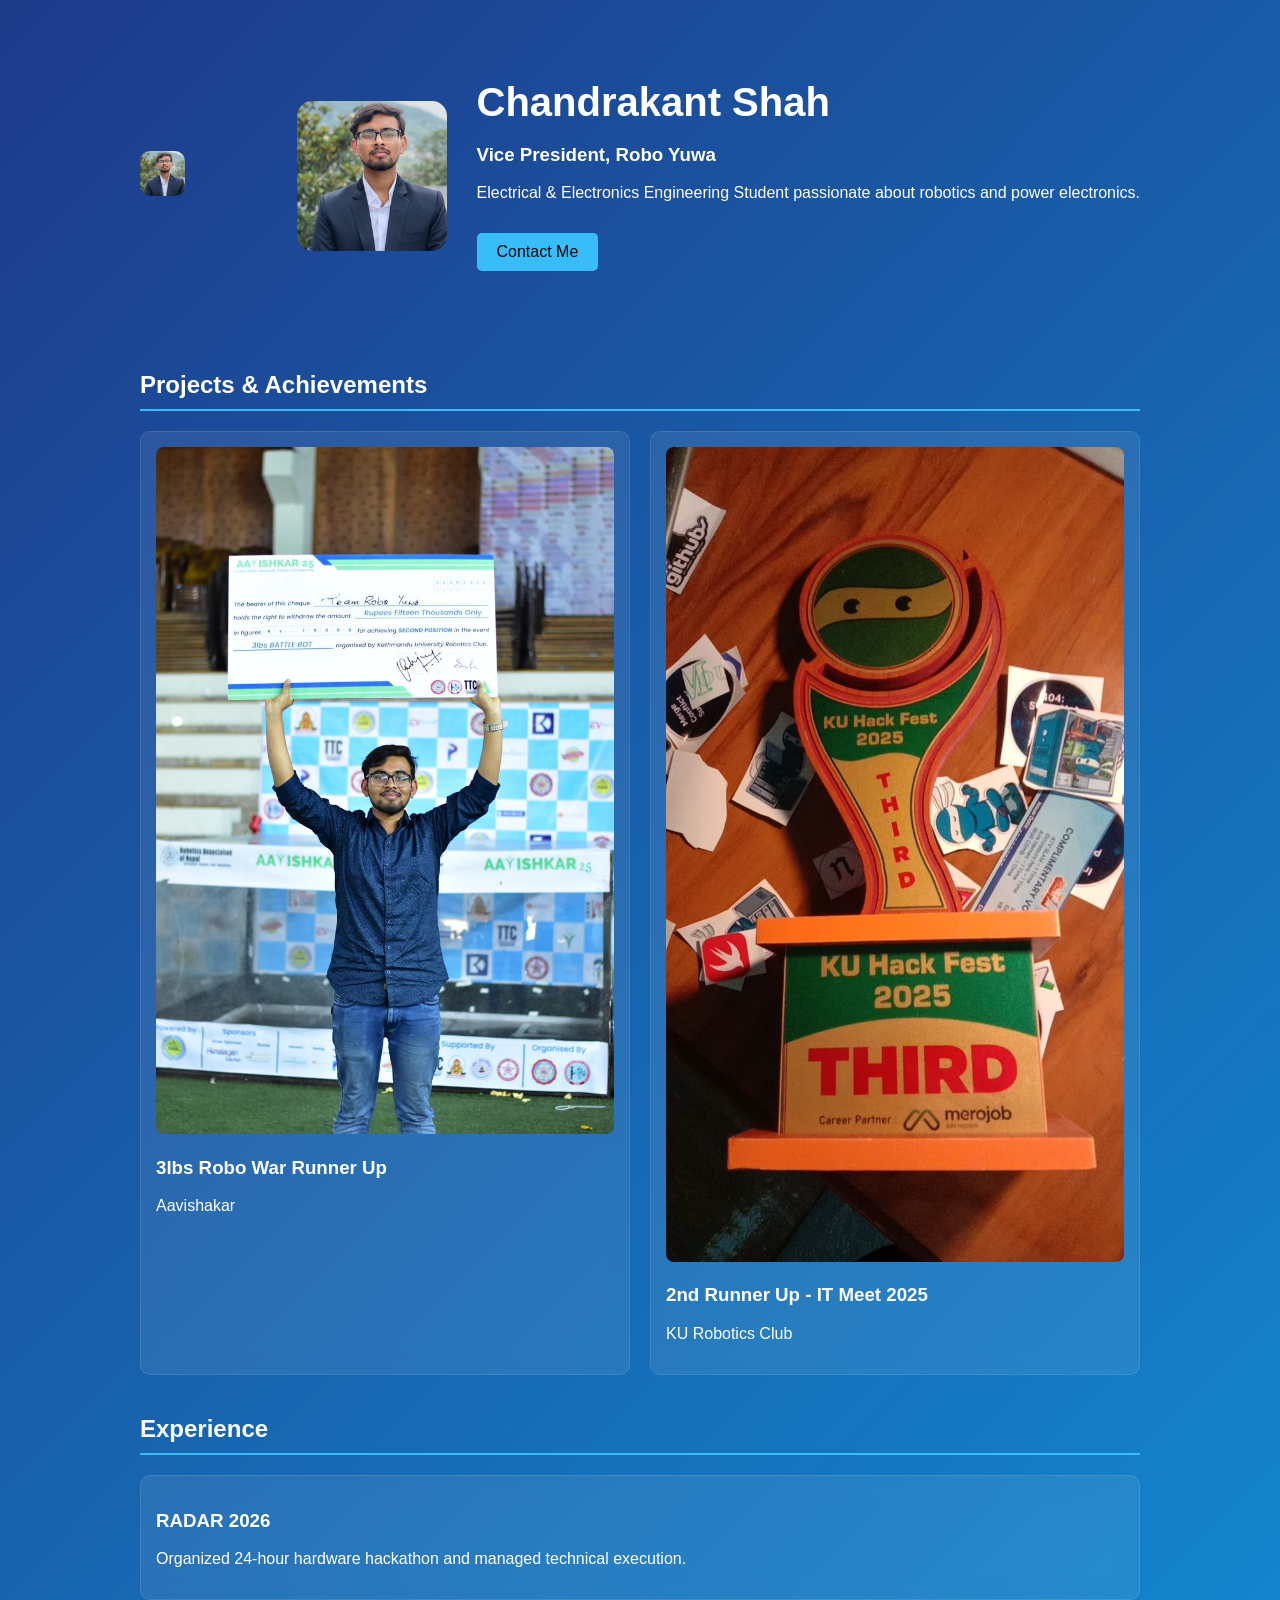
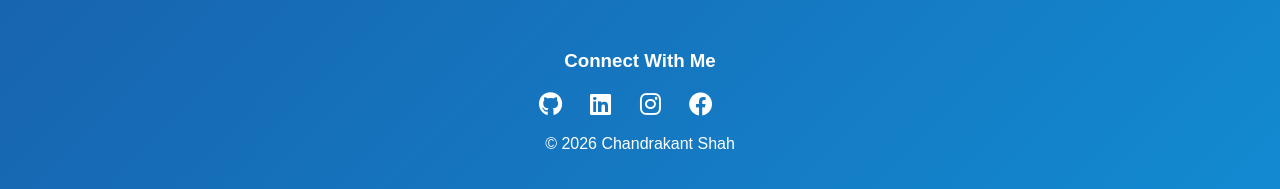
==== commit 4dab4b85: "first commit" ====
--- a/index.html
+++ b/index.html
@@ -4,6 +4,9 @@
   <meta charset="UTF-8">
   <meta name="viewport" content="width=device-width, initial-scale=1.0">
   <title>Chandrakant Shah</title>
+
+  <!-- Browser Tab Icon -->
+  <link rel="icon" type="image/jpeg" href="me.jpeg">
 
   <link rel="stylesheet" href="style.css">
   <link rel="stylesheet" href="https://cdnjs.cloudflare.com/ajax/libs/font-awesome/6.0.0/css/all.min.css">
@@ -42,10 +45,13 @@
   </section>
 
   <!-- SOCIAL -->
-  <footer>
-    <div id="socials"></div>
-    <p>© 2026 Chandrakant Shah</p>
-  </footer>
+ <footer>
+  <h3>Connect With Me</h3>
+
+  <div id="socials" class="socials"></div>
+
+  <p>© 2026 Chandrakant Shah</p>
+</footer>
 
 </div>
 
--- a/style.css
+++ b/style.css
@@ -1,8 +1,25 @@
 body {
   margin: 0;
   font-family: Arial, sans-serif;
-  background: #0f172a;
   color: white;
+  overflow-x: hidden;
+
+  .card {
+  background: rgba(255,255,255,0.08);
+  backdrop-filter: blur(10px);
+  border: 1px solid rgba(255,255,255,0.1);
+}
+
+  /* dynamic gradient background */
+  background: linear-gradient(-45deg, #0f172a, #1e293b, #0ea5e9, #1e3a8a);
+  background-size: 400% 400%;
+  animation: gradientMove 12s ease infinite;
+}
+
+@keyframes gradientMove {
+  0% { background-position: 0% 50%; }
+  50% { background-position: 100% 50%; }
+  100% { background-position: 0% 50%; }
 }
 
 .container {
@@ -96,4 +113,15 @@
   display: flex;
   align-items: center;
   justify-content: space-between;
+}
+.socials a {
+  margin: 0 12px;
+  font-size: 24px;
+  color: white;
+  transition: 0.3s;
+}
+
+.socials a:hover {
+  color: #38bdf8;
+  transform: scale(1.2);
 }
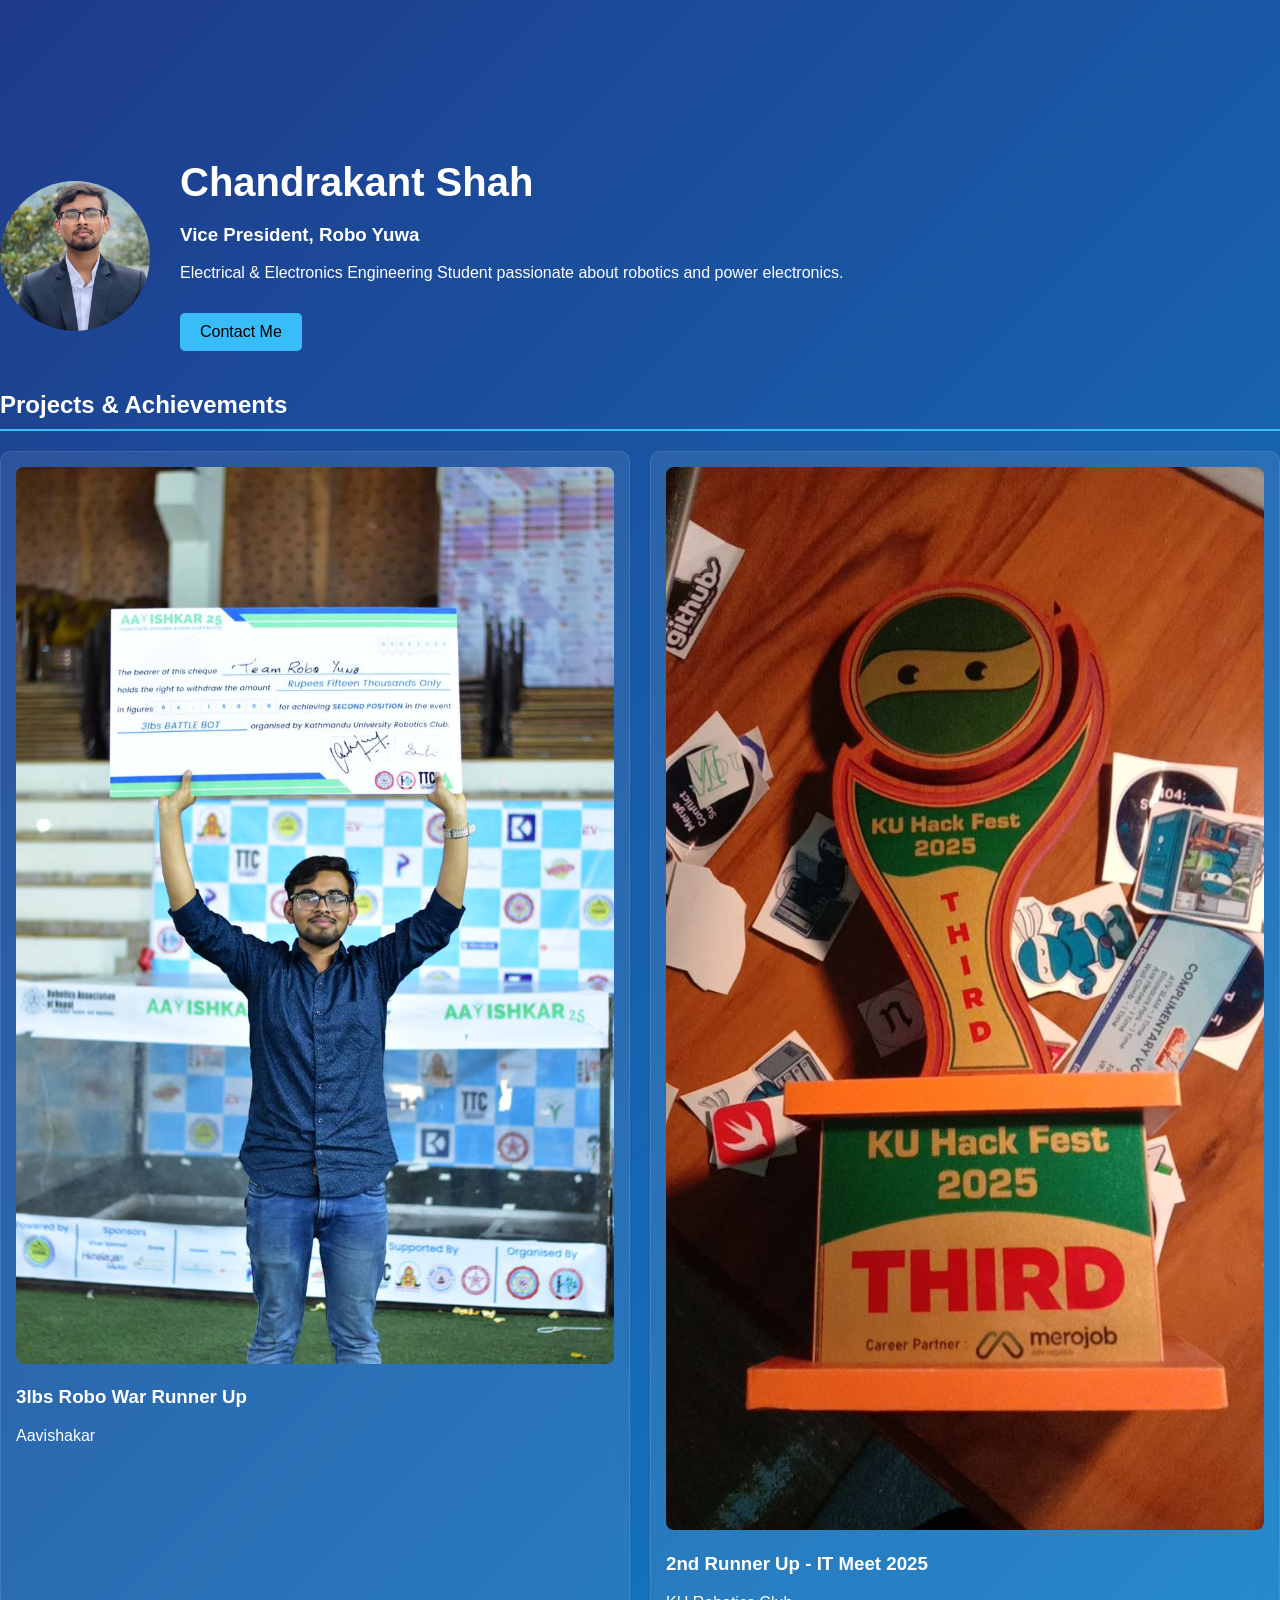
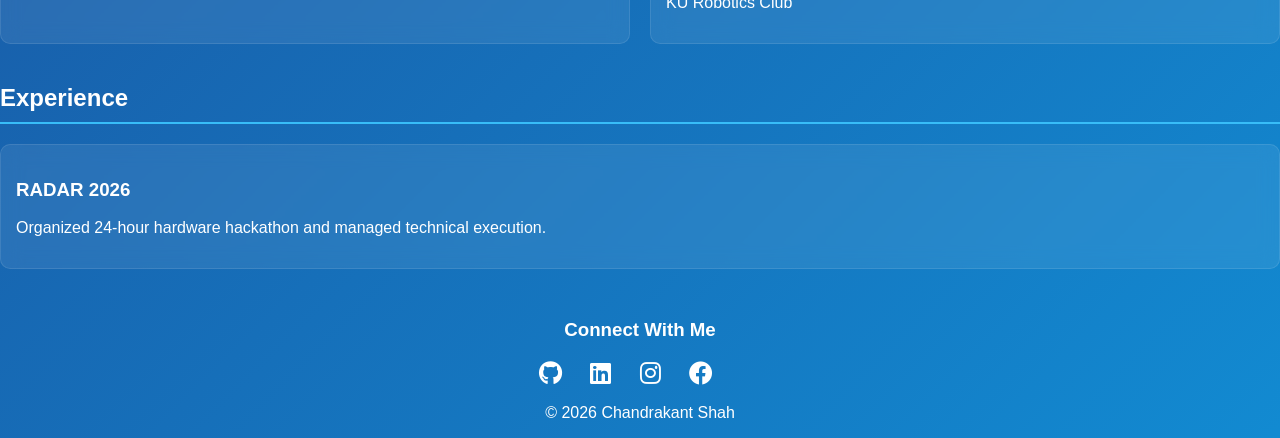
==== commit dde16f63: "first commit" ====
--- a/index.html
+++ b/index.html
@@ -10,6 +10,11 @@
 
   <link rel="stylesheet" href="style.css">
   <link rel="stylesheet" href="https://cdnjs.cloudflare.com/ajax/libs/font-awesome/6.0.0/css/all.min.css">
+  <style>
+    .profile-img {
+      border-radius: 50%;
+    }
+  </style>
 </head>
 
 <body>
@@ -18,8 +23,7 @@
 
   <!-- HERO -->
   <header>
-    <div class="logo">
-  <img src="me.jpeg" alt="logo">
+
 </div>
     <div class="hero">
       <img id="photo" src="me.jpeg" class="profile-img" alt="Profile Photo">
@@ -57,4 +61,4 @@
 
 <script src="script.js"></script>
 </body>
-</html>+</html>
